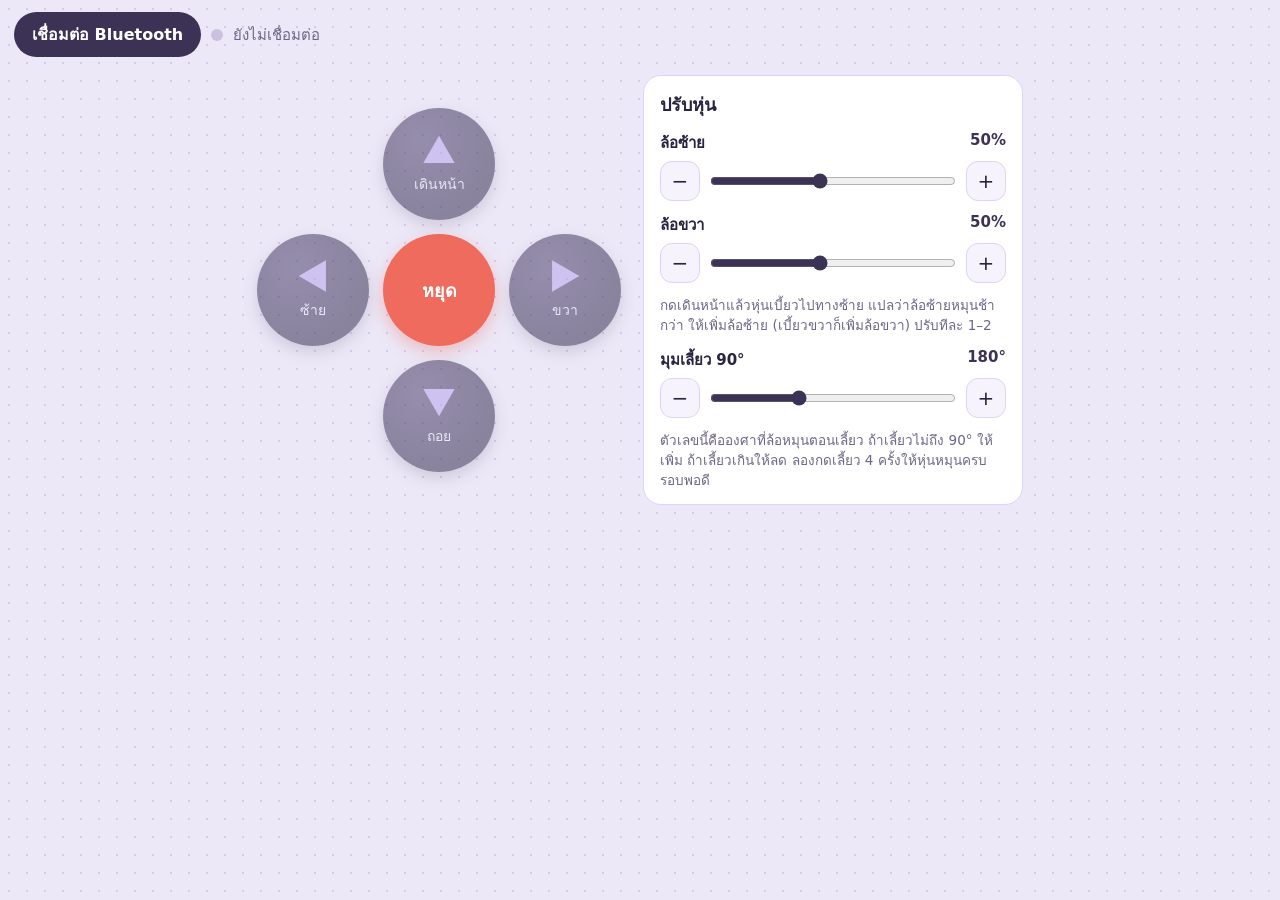
==== drive/index.html @ b65350bd "Add drive controller page (drive/): 4-way moves, stop, wheel trim and turn calibration over Bluetoot" ====
<!DOCTYPE html>
<html lang="th">
<head>
<meta charset="utf-8">
<meta name="viewport" content="width=device-width, initial-scale=1, viewport-fit=cover">
<title>R4 Drive · จอยขับเคลื่อนหุ่น</title>
<link rel="icon" href="data:,">
<style>
/* สีและขนาดหลักของหน้า แก้ตรงนี้ที่เดียว */
:root {
  --bg: #ECE8F7; --dots: #D3CBEA; --ink: #2A2440; --muted: #6E6688;
  --card: #FFFFFF; --line: #DDD5F3; --accent: #B7A4EC; --dark: #3B3256;
  --stop: #EE6B5E; --ok: #2FA36B; --wait: #E9A23B;
  --btn: min(25vw, 112px);
}
* { box-sizing: border-box; }
html, body { margin: 0; min-height: 100%; }
body {
  font-family: system-ui, -apple-system, "Segoe UI", "Noto Sans Thai", "Leelawadee UI", sans-serif;
  color: var(--ink);
  background: var(--bg) radial-gradient(var(--dots) 1.3px, transparent 1.4px) 0 0 / 18px 18px;
  padding: env(safe-area-inset-top) env(safe-area-inset-right) env(safe-area-inset-bottom) env(safe-area-inset-left);
  -webkit-tap-highlight-color: transparent;
}
header { display: flex; align-items: center; gap: 10px; flex-wrap: wrap; padding: 12px 14px 4px; }
#connect {
  border: 0; border-radius: 999px; background: var(--dark); color: #fff;
  font: inherit; font-weight: 600; padding: 10px 18px; cursor: pointer;
}
#connect[hidden] { display: none; }
#dot { width: 12px; height: 12px; border-radius: 50%; background: #C9C1DE; flex: none; }
#dot.on { background: var(--ok); }
#dot.busy { background: var(--wait); }
#state { color: var(--muted); font-size: 15px; }
#note { margin: 4px 14px 0; font-size: 14px; color: #B0453A; }
#note:empty { display: none; }

main { display: flex; flex-wrap: wrap; gap: 22px; justify-content: center; align-items: center; padding: 14px; }

/* ปุ่มบังคับ 4 ทิศ + ปุ่มหยุดตรงกลาง */
.pad {
  display: grid; gap: 14px;
  grid-template-columns: repeat(3, var(--btn)); grid-template-rows: repeat(3, var(--btn));
  grid-template-areas: ". f ." "l s r" ". b .";
  touch-action: manipulation; -webkit-user-select: none; user-select: none;
}
.pad button {
  border: 0; border-radius: 50%; cursor: pointer; font: inherit;
  display: flex; flex-direction: column; align-items: center; justify-content: center; gap: 6px;
  background: radial-gradient(circle at 35% 30%, #4E4470, var(--dark) 70%);
  color: #E9E3FA; font-size: 14px; box-shadow: 0 6px 14px rgba(59, 50, 86, .28);
  -webkit-touch-callout: none; transition: transform .08s, opacity .15s;
}
.pad button:active { transform: scale(.94); }
.pad button:focus-visible { outline: 3px solid var(--accent); outline-offset: 3px; }
.tri { width: 34%; aspect-ratio: 1; background: var(--accent); clip-path: polygon(50% 8%, 96% 88%, 4% 88%); }
#f { grid-area: f; } #b { grid-area: b; } #l { grid-area: l; } #r { grid-area: r; }
#b .tri { transform: rotate(180deg); } #l .tri { transform: rotate(-90deg); } #r .tri { transform: rotate(90deg); }
#s { grid-area: s; background: var(--stop); color: #fff; font-weight: 700; font-size: 18px; box-shadow: 0 6px 16px rgba(238, 107, 94, .35); }
.pad.busy button:not(#s) { opacity: .4; }
.pad.off button:not(#s) { opacity: .55; }

/* การ์ดปรับหุ่น */
.card {
  background: var(--card); border: 1px solid var(--line); border-radius: 18px;
  padding: 14px 16px 10px; width: min(100%, 380px);
}
.card h2 { margin: 0 0 6px; font-size: 18px; }
.set { margin: 12px 0; }
.set label { display: flex; justify-content: space-between; font-weight: 600; font-size: 15px; }
.set output { font-variant-numeric: tabular-nums; color: var(--dark); }
.row { display: flex; align-items: center; gap: 8px; margin-top: 6px; }
.row input { flex: 1; accent-color: var(--dark); height: 28px; }
.row button {
  width: 40px; height: 40px; border-radius: 12px; border: 1px solid var(--line);
  background: #F6F3FD; font: inherit; font-size: 20px; color: var(--ink); cursor: pointer;
}
.tip { margin: 8px 0 4px; font-size: 13.5px; line-height: 1.5; color: var(--muted); }

@media (orientation: landscape) and (max-height: 520px) {
  :root { --btn: min(24vh, 96px); }
  main { flex-wrap: nowrap; align-items: flex-start; }
  .card { max-height: calc(100vh - 80px); overflow: auto; }
}
</style>
</head>
<body>
<header>
  <button id="connect">เชื่อมต่อ Bluetooth</button>
  <span id="dot"></span>
  <span id="state">ยังไม่เชื่อมต่อ</span>
</header>
<p id="note"></p>

<main>
  <div class="pad off" id="pad">
    <button id="f" data-cmd="F" aria-label="เดินหน้า 1 รอบล้อ"><span class="tri"></span>เดินหน้า</button>
    <button id="l" data-cmd="L" aria-label="เลี้ยวซ้าย 90 องศา"><span class="tri"></span>ซ้าย</button>
    <button id="s" data-cmd="S" aria-label="หยุด">หยุด</button>
    <button id="r" data-cmd="R" aria-label="เลี้ยวขวา 90 องศา"><span class="tri"></span>ขวา</button>
    <button id="b" data-cmd="B" aria-label="ถอยหลัง 1 รอบล้อ"><span class="tri"></span>ถอย</button>
  </div>

  <section class="card">
    <h2>ปรับหุ่น</h2>
    <div class="set">
      <label for="pl">ล้อซ้าย <output id="pl-v"></output></label>
      <div class="row"><button data-step="pl,-1" aria-label="ลดล้อซ้าย">−</button><input type="range" id="pl" min="10" max="100"><button data-step="pl,1" aria-label="เพิ่มล้อซ้าย">+</button></div>
    </div>
    <div class="set">
      <label for="pr">ล้อขวา <output id="pr-v"></output></label>
      <div class="row"><button data-step="pr,-1" aria-label="ลดล้อขวา">−</button><input type="range" id="pr" min="10" max="100"><button data-step="pr,1" aria-label="เพิ่มล้อขวา">+</button></div>
    </div>
    <p class="tip">กดเดินหน้าแล้วหุ่นเบี้ยวไปทางซ้าย แปลว่าล้อซ้ายหมุนช้ากว่า ให้เพิ่มล้อซ้าย (เบี้ยวขวาก็เพิ่มล้อขวา) ปรับทีละ 1–2</p>
    <div class="set">
      <label for="tu">มุมเลี้ยว 90° <output id="tu-v"></output></label>
      <div class="row"><button data-step="tu,-5" aria-label="ลดมุมเลี้ยว">−</button><input type="range" id="tu" min="60" max="400" step="5"><button data-step="tu,5" aria-label="เพิ่มมุมเลี้ยว">+</button></div>
    </div>
    <p class="tip">ตัวเลขนี้คือองศาที่ล้อหมุนตอนเลี้ยว ถ้าเลี้ยวไม่ถึง 90° ให้เพิ่ม ถ้าเลี้ยวเกินให้ลด ลองกดเลี้ยว 4 ครั้งให้หุ่นหมุนครบรอบพอดี</p>
  </section>
</main>

<script>
// ===== ตั้งค่า =====
// หน้านี้ใช้ได้สองแบบ: เปิดผ่าน https แล้วต่อ Bluetooth หรือเปิดจากหุ่นที่ปล่อย WiFi เอง (http://192.168.4.1)
// ตัวสร้าง page.h จะเปลี่ยนค่านี้เป็น true ให้เองในหน้าที่หุ่นส่งมา
const VIA_WIFI = /*WIFI*/false;
const UART = '6e400001-b5a3-f393-e0a9-e50e24dcca9e';  // บริการ Nordic UART (เหมือนบล็อก Bluetooth ของ MATRIXblock)
const TO_ROBOT = '6e400002-b5a3-f393-e0a9-e50e24dcca9e';
const FROM_ROBOT = '6e400003-b5a3-f393-e0a9-e50e24dcca9e';
const DEFAULTS = { pl: 50, pr: 50, tu: 180 };  // กำลังล้อซ้าย กำลังล้อขวา และองศาล้อตอนเลี้ยว 90°
const MOVE_TIMEOUT = 8000;  // ถ้าไม่ได้ยินว่าหุ่นเดินเสร็จภายในเวลานี้ ให้ปุ่มกดได้อีกครั้ง

const $ = id => document.getElementById(id);
const pad = $('pad');
let online = false, busy = false, busyTimer = 0;
let toRobot = null, device = null, writing = Promise.resolve();

// ===== ค่าที่ปรับไว้ (จำไว้ในเครื่อง) =====
let cfg = load();
function load() {
  try {
    const c = JSON.parse(localStorage.getItem('r4drive') || '{}');
    return {
      pl: clamp(Number(c.pl) || DEFAULTS.pl, 10, 100),
      pr: clamp(Number(c.pr) || DEFAULTS.pr, 10, 100),
      tu: clamp(Number(c.tu) || DEFAULTS.tu, 60, 400)
    };
  } catch (e) { return { ...DEFAULTS }; }
}
function clamp(v, lo, hi) { return Math.min(hi, Math.max(lo, Math.round(v))); }
function showCfg() {
  for (const k of ['pl', 'pr', 'tu']) {
    $(k).value = cfg[k];
    $(k + '-v').textContent = k === 'tu' ? cfg[k] + '°' : cfg[k] + '%';
  }
}
let cfgTimer = 0;
function setCfg(k, v) {
  const lim = k === 'tu' ? [60, 400] : [10, 100];
  cfg[k] = clamp(v, lim[0], lim[1]);
  showCfg();
  try { localStorage.setItem('r4drive', JSON.stringify(cfg)); } catch (e) {}
  clearTimeout(cfgTimer);
  cfgTimer = setTimeout(sendCfg, 250);  // รอให้เลื่อนเสร็จก่อนค่อยส่ง จะได้ไม่ส่งถี่เกิน
}
// ข้อความตั้งค่า: C,ล้อซ้าย,ล้อขวา,องศาเลี้ยว เช่น C,52,50,185
function sendCfg() { if (online) send(`C,${cfg.pl},${cfg.pr},${cfg.tu}`); }

// ===== สถานะบนจอ =====
function setState(text) { $('state').textContent = text; }
function note(text) { $('note').textContent = text || ''; }
function refresh() {
  $('dot').className = !online ? '' : busy ? 'busy' : 'on';
  pad.classList.toggle('off', !online);
  pad.classList.toggle('busy', online && busy);
}
function setBusy(b) {
  busy = b;
  clearTimeout(busyTimer);
  if (b) busyTimer = setTimeout(() => setBusy(false), MOVE_TIMEOUT);
  setState(!online ? 'ยังไม่เชื่อมต่อ' : (b ? 'หุ่นกำลังเคลื่อนที่…' : 'พร้อม · ' + name()));
  refresh();
}
function name() { return VIA_WIFI ? location.hostname : (device && device.name) || 'หุ่น'; }

// ===== ส่งคำสั่ง =====
// F เดินหน้า, B ถอยหลัง, L เลี้ยวซ้าย, R เลี้ยวขวา, S หยุด
function command(c) {
  if (!online) { note('กดเชื่อมต่อก่อน'); return; }
  if (c === 'S') { send('S'); return; }
  if (busy) return;  // หุ่นยังเดินไม่เสร็จ ไม่ส่งซ้ำ
  setBusy(true);
  send(c);
}
function send(text) {
  if (VIA_WIFI) return sendWifi(text);
  // Bluetooth ส่งได้ทีละข้อความ จึงต่อคิวไว้
  writing = writing.then(async () => {
    if (!toRobot) return;
    const data = new TextEncoder().encode(text);
    if (toRobot.writeValueWithoutResponse) await toRobot.writeValueWithoutResponse(data);
    else await toRobot.writeValue(data);
  }).catch(() => {});
  return writing;
}
// หุ่นตอบกลับ: D = เดินเสร็จหรือหยุดแล้ว, BUSY = ยังเดินอยู่
function fromRobot(text) {
  text = text.trim();
  if (text === 'D') setBusy(false);
}

// ===== Bluetooth =====
async function connectBluetooth() {
  note('');
  if (!window.isSecureContext) { note('ต้องเปิดหน้านี้ผ่าน https เช่น GitHub Pages จึงจะใช้ Bluetooth ได้'); return; }
  if (!navigator.bluetooth) { note('เบราว์เซอร์นี้ใช้ Bluetooth ไม่ได้ · Android และคอมพิวเตอร์ใช้ Chrome · iPhone ใช้แอป Bluefy'); return; }
  try {
    if (device && device.gatt.connected) device.gatt.disconnect();  // เปลี่ยนหุ่น: ตัดตัวเดิมก่อน
    device = await navigator.bluetooth.requestDevice({ filters: [{ services: [UART] }] });
    device.addEventListener('gattserverdisconnected', lost);
    setState('กำลังเชื่อมต่อ…');
    const server = await device.gatt.connect();
    const service = await server.getPrimaryService(UART);
    toRobot = await service.getCharacteristic(TO_ROBOT);
    const listen = await service.getCharacteristic(FROM_ROBOT);
    await listen.startNotifications();
    listen.addEventListener('characteristicvaluechanged', e => fromRobot(new TextDecoder().decode(e.target.value)));
    online = true;
    $('connect').textContent = 'เปลี่ยนหุ่น';
    setBusy(false);
    sendCfg();
  } catch (e) {
    if (e && e.name === 'NotFoundError') return;  // ปิดหน้าต่างเลือกหุ่นเอง
    note('เชื่อมต่อไม่สำเร็จ: ' + (e && e.message ? e.message : e));
    lost();
  }
}
function lost() {
  online = false; toRobot = null;
  $('connect').textContent = 'เชื่อมต่อ Bluetooth';
  setBusy(false);
}

// ===== WiFi (หน้าที่หุ่นส่งมา) =====
async function sendWifi(text) {
  try {
    const res = await fetch('/c?x=' + text, { cache: 'no-store' });
    const answer = (await res.text()).trim();
    if (answer === 'OK' && busy) waitWifi();
    if (answer === 'BUSY') waitWifi();
    if (answer === 'D') setBusy(false);
  } catch (e) {
    note('ติดต่อหุ่นไม่ได้ ตรวจว่ามือถือยังต่อ WiFi ของหุ่นอยู่');
    setBusy(false);
  }
}
// ถามหุ่นทุก 0.25 วินาทีว่าเดินเสร็จหรือยัง
async function waitWifi() {
  while (busy) {
    await new Promise(ok => setTimeout(ok, 250));
    try {
      const s = (await (await fetch('/s', { cache: 'no-store' })).text()).trim();
      if (s === 'ready') setBusy(false);
    } catch (e) { /* ลองใหม่รอบหน้า */ }
  }
}

// ===== ผูกปุ่ม =====
for (const btn of pad.querySelectorAll('button')) {
  btn.addEventListener('click', () => command(btn.dataset.cmd));
  btn.addEventListener('contextmenu', e => e.preventDefault());
}
for (const k of ['pl', 'pr', 'tu']) $(k).addEventListener('input', e => setCfg(k, Number(e.target.value)));
for (const b of document.querySelectorAll('[data-step]')) {
  const [k, d] = b.dataset.step.split(',');
  b.addEventListener('click', () => setCfg(k, cfg[k] + Number(d)));
}
// คีย์บอร์ด (ทดสอบบนคอมพิวเตอร์): ลูกศร = ทิศ, เว้นวรรค = หยุด
const KEYS = { ArrowUp: 'F', ArrowDown: 'B', ArrowLeft: 'L', ArrowRight: 'R', ' ': 'S' };
document.addEventListener('keydown', e => {
  if (e.target.tagName === 'INPUT' || !KEYS[e.key] || e.repeat) return;
  e.preventDefault();
  command(KEYS[e.key]);
});

showCfg();
if (VIA_WIFI) {
  $('connect').hidden = true;
  online = true;
  setBusy(false);
  sendCfg();
} else {
  $('connect').addEventListener('click', connectBluetooth);
  setBusy(false);
}
</script>
</body>
</html>
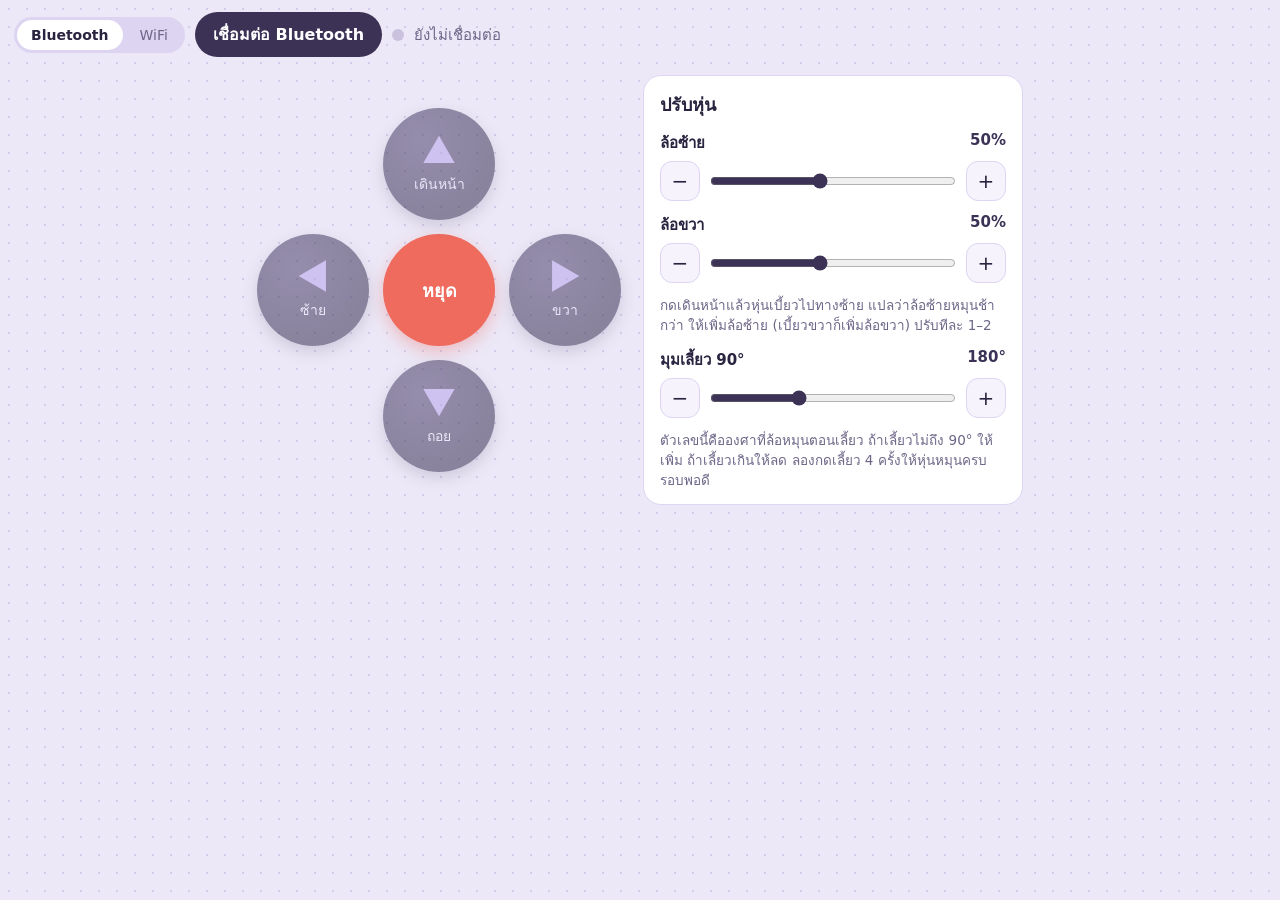
==== commit 771e01ac: "drive: add WiFi connection (MQTT over the internet) and a guide for the robot's own WiFi Co-Authored" ====
--- a/drive/index.html
+++ b/drive/index.html
@@ -34,6 +34,15 @@
 #state { color: var(--muted); font-size: 15px; }
 #note { margin: 4px 14px 0; font-size: 14px; color: #B0453A; }
 #note:empty { display: none; }
+/* เลือกวิธีเชื่อมต่อ Bluetooth / WiFi */
+.seg { display: inline-flex; gap: 3px; padding: 3px; border-radius: 999px; background: #DCD4F1; }
+.seg button { border: 0; border-radius: 999px; padding: 7px 14px; font: inherit; font-size: 14px; background: transparent; color: var(--muted); cursor: pointer; }
+.seg button[aria-pressed="true"] { background: var(--card); color: var(--ink); font-weight: 600; }
+#robot { width: 8.5em; padding: 9px 12px; border-radius: 999px; border: 1px solid var(--line); font: inherit; background: var(--card); color: var(--ink); }
+#robot[hidden], .seg[hidden], .help[hidden] { display: none; }
+.help { margin: 6px 14px 0; max-width: 680px; font-size: 13.5px; line-height: 1.55; color: var(--muted); }
+.help p { margin: 2px 0; }
+.help code { background: #fff; padding: 0 4px; border-radius: 4px; }
 
 main { display: flex; flex-wrap: wrap; gap: 22px; justify-content: center; align-items: center; padding: 14px; }
 
@@ -86,10 +95,19 @@
 </head>
 <body>
 <header>
+  <div class="seg" id="via" role="group" aria-label="วิธีเชื่อมต่อ">
+    <button data-via="ble" aria-pressed="true">Bluetooth</button>
+    <button data-via="net" aria-pressed="false">WiFi</button>
+  </div>
+  <input id="robot" type="text" maxlength="20" autocomplete="off" spellcheck="false" aria-label="ชื่อหุ่น" placeholder="ชื่อหุ่น" hidden>
   <button id="connect">เชื่อมต่อ Bluetooth</button>
   <span id="dot"></span>
   <span id="state">ยังไม่เชื่อมต่อ</span>
 </header>
+<div class="help" id="netHelp" hidden>
+  <p><b>WiFi ผ่านอินเทอร์เน็ต:</b> อัปโหลดหุ่นแบบ <code>USE_WIFI 2</code> ให้หุ่นต่อ WiFi ที่มีอินเทอร์เน็ต (2.4 GHz ใช้ hotspot มือถือได้) แล้วพิมพ์ชื่อหุ่นให้ตรงกับ <code>ROBOT_NAME</code></p>
+  <p><b>สนามไม่มีอินเทอร์เน็ต:</b> อัปโหลดหุ่นแบบ <code>USE_WIFI 1</code> ให้มือถือต่อ WiFi ชื่อเดียวกับหุ่น แล้วเปิด <a href="http://192.168.4.1">http://192.168.4.1</a> (หุ่นส่งหน้าจอยมาเอง)</p>
+</div>
 <p id="note"></p>
 
 <main>
@@ -130,11 +148,18 @@
 const FROM_ROBOT = '6e400003-b5a3-f393-e0a9-e50e24dcca9e';
 const DEFAULTS = { pl: 50, pr: 50, tu: 180 };  // กำลังล้อซ้าย กำลังล้อขวา และองศาล้อตอนเลี้ยว 90°
 const MOVE_TIMEOUT = 8000;  // ถ้าไม่ได้ยินว่าหุ่นเดินเสร็จภายในเวลานี้ ให้ปุ่มกดได้อีกครั้ง
+// WiFi ผ่านอินเทอร์เน็ต: ส่งผ่าน broker MQTT สาธารณะ หัวข้อ mr4/ชื่อหุ่น/cmd (มือถือ→หุ่น) และ mr4/ชื่อหุ่น/msg (หุ่น→มือถือ)
+const BROKER = new URLSearchParams(location.search).get('broker') || 'wss://broker.hivemq.com:8884/mqtt';
 
 const $ = id => document.getElementById(id);
 const pad = $('pad');
 let online = false, busy = false, busyTimer = 0;
 let toRobot = null, device = null, writing = Promise.resolve();
+let via = 'ble', robotName = 'R4-T01', ws = null, robotSeen = false;
+try {
+  if (localStorage.getItem('r4via') === 'net') via = 'net';
+  robotName = localStorage.getItem('r4name') || robotName;
+} catch (e) {}
 
 // ===== ค่าที่ปรับไว้ (จำไว้ในเครื่อง) =====
 let cfg = load();
@@ -171,7 +196,7 @@
 function setState(text) { $('state').textContent = text; }
 function note(text) { $('note').textContent = text || ''; }
 function refresh() {
-  $('dot').className = !online ? '' : busy ? 'busy' : 'on';
+  $('dot').className = !online ? '' : (busy || (via === 'net' && !robotSeen)) ? 'busy' : 'on';
   pad.classList.toggle('off', !online);
   pad.classList.toggle('busy', online && busy);
 }
@@ -179,10 +204,11 @@
   busy = b;
   clearTimeout(busyTimer);
   if (b) busyTimer = setTimeout(() => setBusy(false), MOVE_TIMEOUT);
-  setState(!online ? 'ยังไม่เชื่อมต่อ' : (b ? 'หุ่นกำลังเคลื่อนที่…' : 'พร้อม · ' + name()));
+  setState(!online ? 'ยังไม่เชื่อมต่อ' : b ? 'หุ่นกำลังเคลื่อนที่…'
+    : (via === 'net' && !robotSeen && !VIA_WIFI) ? 'ต่อ WiFi แล้ว · รอหุ่น ' + robotName + ' ตอบ' : 'พร้อม · ' + name());
   refresh();
 }
-function name() { return VIA_WIFI ? location.hostname : (device && device.name) || 'หุ่น'; }
+function name() { return VIA_WIFI ? location.hostname : via === 'net' ? robotName : (device && device.name) || 'หุ่น'; }
 
 // ===== ส่งคำสั่ง =====
 // F เดินหน้า, B ถอยหลัง, L เลี้ยวซ้าย, R เลี้ยวขวา, S หยุด
@@ -195,6 +221,10 @@
 }
 function send(text) {
   if (VIA_WIFI) return sendWifi(text);
+  if (via === 'net') {
+    if (ws && ws.readyState === WebSocket.OPEN) ws.send(MQTT.publish(topic('cmd'), text));
+    return Promise.resolve();
+  }
   // Bluetooth ส่งได้ทีละข้อความ จึงต่อคิวไว้
   writing = writing.then(async () => {
     if (!toRobot) return;
@@ -204,10 +234,16 @@
   }).catch(() => {});
   return writing;
 }
-// หุ่นตอบกลับ: D = เดินเสร็จหรือหยุดแล้ว, BUSY = ยังเดินอยู่
+// หุ่นตอบกลับ: D = เดินเสร็จหรือหยุดแล้ว, BUSY = ยังเดินอยู่, R = หุ่นพร้อม (ตอบ P หรือเพิ่งต่อเน็ตได้)
 function fromRobot(text) {
   text = text.trim();
   if (text === 'D') setBusy(false);
+  if (text === 'R') {
+    const first = !robotSeen;
+    robotSeen = true;
+    if (via === 'net' && first) sendCfg();  // หุ่นเพิ่งตอบ ส่งค่าที่ปรับไว้ให้อีกครั้ง
+    setBusy(busy);
+  }
 }
 
 // ===== Bluetooth =====
@@ -237,9 +273,91 @@
   }
 }
 function lost() {
-  online = false; toRobot = null;
-  $('connect').textContent = 'เชื่อมต่อ Bluetooth';
+  online = false; toRobot = null; robotSeen = false;
+  $('connect').textContent = via === 'net' ? 'เชื่อมต่อ WiFi' : 'เชื่อมต่อ Bluetooth';
   setBusy(false);
+}
+
+// ===== WiFi ผ่านอินเทอร์เน็ต (MQTT บน WebSocket) =====
+const MQTT = {
+  // แพ็กเก็ต = ไบต์ชนิด + ความยาว (ไบต์ละ 7 บิต) + เนื้อหา
+  packet(type, body) {
+    const head = [type];
+    let n = body.length;
+    do { head.push((n % 128) + (n >= 128 ? 128 : 0)); n = Math.floor(n / 128); } while (n > 0);
+    return new Uint8Array([...head, ...body]);
+  },
+  str(s) { const b = new TextEncoder().encode(s); return [b.length >> 8, b.length & 255, ...b]; },
+  connect(id) { return this.packet(0x10, [...this.str('MQTT'), 4, 2, 0, 30, ...this.str(id)]); },
+  publish(topic, text) { return this.packet(0x30, [...this.str(topic), ...new TextEncoder().encode(text)]); },
+  subscribe(topic) { return this.packet(0x82, [0, 1, ...this.str(topic), 0]); },
+  // อ่านแพ็กเก็ตที่มาครบแล้ว 1 อัน (ยังไม่ครบ = null)
+  decode(b) {
+    let len = 0, i = 1;
+    for (let mul = 1; ; mul *= 128) {
+      if (i >= b.length) return null;
+      len += (b[i] & 127) * mul;
+      if (b[i++] < 128) break;
+    }
+    if (b.length < i + len) return null;
+    const p = { type: b[0] >> 4, size: i + len, body: b.slice(i, i + len) };
+    if (p.type === 3) {
+      const n = (p.body[0] << 8) + p.body[1], start = 2 + n + ((b[0] & 6) ? 2 : 0);
+      p.topic = new TextDecoder().decode(p.body.slice(2, 2 + n));
+      p.text = new TextDecoder().decode(p.body.slice(start));
+    }
+    return p;
+  },
+};
+function topic(end) { return 'mr4/' + robotName + '/' + end; }
+
+function connectNet() {
+  note('');
+  const typed = $('robot').value.trim();
+  if (!/^[A-Za-z0-9_-]{1,20}$/.test(typed)) { note('ชื่อหุ่นใช้ได้เฉพาะตัวอังกฤษ ตัวเลข - และ _ เช่น R4-T01'); return; }
+  robotName = typed;
+  try { localStorage.setItem('r4name', robotName); } catch (e) {}
+  if (ws) { const old = ws; ws = null; old.close(); lost(); }
+  setState('กำลังเชื่อมต่อ…');
+  const sock = new WebSocket(BROKER, 'mqtt');
+  let buf = new Uint8Array(0), ping = 0;
+  ws = sock;
+  sock.binaryType = 'arraybuffer';
+  sock.onopen = () => sock.send(MQTT.connect('r4drive-' + Math.random().toString(36).slice(2, 8)));
+  sock.onerror = () => note('ต่อ WiFi (MQTT) ไม่ได้ ตรวจว่ามือถือต่ออินเทอร์เน็ตอยู่');
+  sock.onclose = () => { clearInterval(ping); if (ws === sock) { ws = null; lost(); } };
+  sock.onmessage = (e) => {
+    buf = new Uint8Array([...buf, ...new Uint8Array(e.data)]);
+    for (let p; (p = MQTT.decode(buf)); buf = buf.slice(p.size)) {
+      if (p.type === 2 && p.body[1] !== 0) { note('broker ไม่รับการเชื่อมต่อ'); sock.close(); }
+      else if (p.type === 2) {
+        sock.send(MQTT.subscribe(topic('msg')));
+        ping = setInterval(() => sock.readyState === WebSocket.OPEN && sock.send(new Uint8Array([0xc0, 0])), 15000);
+        online = true; robotSeen = false;
+        $('connect').textContent = 'ต่อใหม่';
+        setBusy(false);
+        send('P');   // ถามว่าหุ่นอยู่ไหม หุ่นจะตอบ R
+        sendCfg();
+      } else if (p.type === 3 && p.topic === topic('msg')) fromRobot(p.text);
+    }
+  };
+}
+
+// ===== เลือก Bluetooth / WiFi =====
+function setVia(v) {
+  if (v === via && $('connect').dataset.ready) return;
+  if (online && !VIA_WIFI) {  // เปลี่ยนวิธี: ตัดการเชื่อมต่อเดิมก่อน
+    if (device && device.gatt.connected) device.gatt.disconnect();
+    if (ws) { const old = ws; ws = null; old.close(); }
+  }
+  via = v;
+  try { localStorage.setItem('r4via', v); } catch (e) {}
+  for (const b of document.querySelectorAll('#via button')) b.setAttribute('aria-pressed', String(b.dataset.via === v));
+  $('robot').hidden = v !== 'net';
+  $('netHelp').hidden = v !== 'net';
+  $('connect').dataset.ready = '1';
+  note('');
+  lost();
 }
 
 // ===== WiFi (หน้าที่หุ่นส่งมา) =====
@@ -287,12 +405,15 @@
 showCfg();
 if (VIA_WIFI) {
   $('connect').hidden = true;
+  $('via').hidden = true;
   online = true;
   setBusy(false);
   sendCfg();
 } else {
-  $('connect').addEventListener('click', connectBluetooth);
-  setBusy(false);
+  $('robot').value = robotName;
+  for (const b of document.querySelectorAll('#via button')) b.addEventListener('click', () => setVia(b.dataset.via));
+  $('connect').addEventListener('click', () => (via === 'net' ? connectNet() : connectBluetooth()));
+  setVia(via);
 }
 </script>
 </body>
